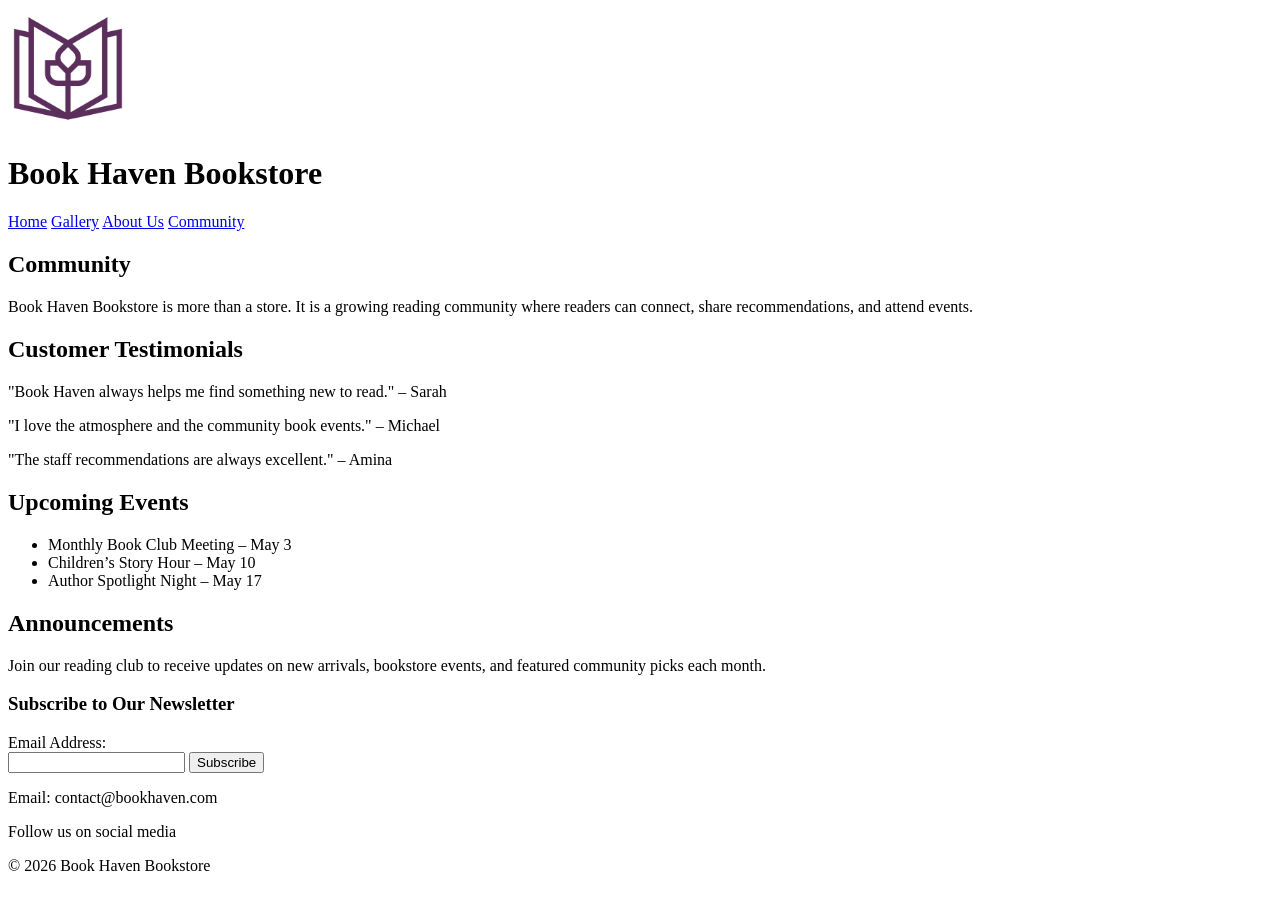
==== index.html @ cbd14de7 "Add files via upload" ====
<!DOCTYPE html>
<html lang="en">
<head>
    <meta charset="UTF-8">
    <meta name="viewport" content="width=device-width, initial-scale=1.0">
    <title>Book Haven Bookstore | Community</title>
</head>
<body>

    <header>
        <img src="Client3_LogoPalette2_5C2E5C.png" alt="Book Haven Bookstore logo" width="120">
        <h1>Book Haven Bookstore</h1>

        <nav>
            <a href="index.html">Home</a>
            <a href="gallery.html">Gallery</a>
            <a href="about.html">About Us</a>
            <a href="community.html">Community</a>
        </nav>
    </header>

    <main>
        <section>
            <h2>Community</h2>
            <p>
                Book Haven Bookstore is more than a store. It is a growing reading community
                where readers can connect, share recommendations, and attend events.
            </p>
        </section>

        <section>
            <h2>Customer Testimonials</h2>
            <p>"Book Haven always helps me find something new to read." – Sarah</p>
            <p>"I love the atmosphere and the community book events." – Michael</p>
            <p>"The staff recommendations are always excellent." – Amina</p>
        </section>

        <section>
            <h2>Upcoming Events</h2>
            <ul>
                <li>Monthly Book Club Meeting – May 3</li>
                <li>Children’s Story Hour – May 10</li>
                <li>Author Spotlight Night – May 17</li>
            </ul>
        </section>

        <section>
            <h2>Announcements</h2>
            <p>
                Join our reading club to receive updates on new arrivals, bookstore events,
                and featured community picks each month.
            </p>
        </section>
    </main>

    <footer>
        <h3>Subscribe to Our Newsletter</h3>
        <form>
            <label for="subscribe-email-community">Email Address:</label><br>
            <input type="email" id="subscribe-email-community" name="subscribe-email-community" required>
            <button type="button" id="subscribe-btn-community">Subscribe</button>
        </form>

        <p>Email: contact@bookhaven.com</p>
        <p>Follow us on social media</p>
        <p>&copy; 2026 Book Haven Bookstore</p>
    </footer>

</body>
</html>
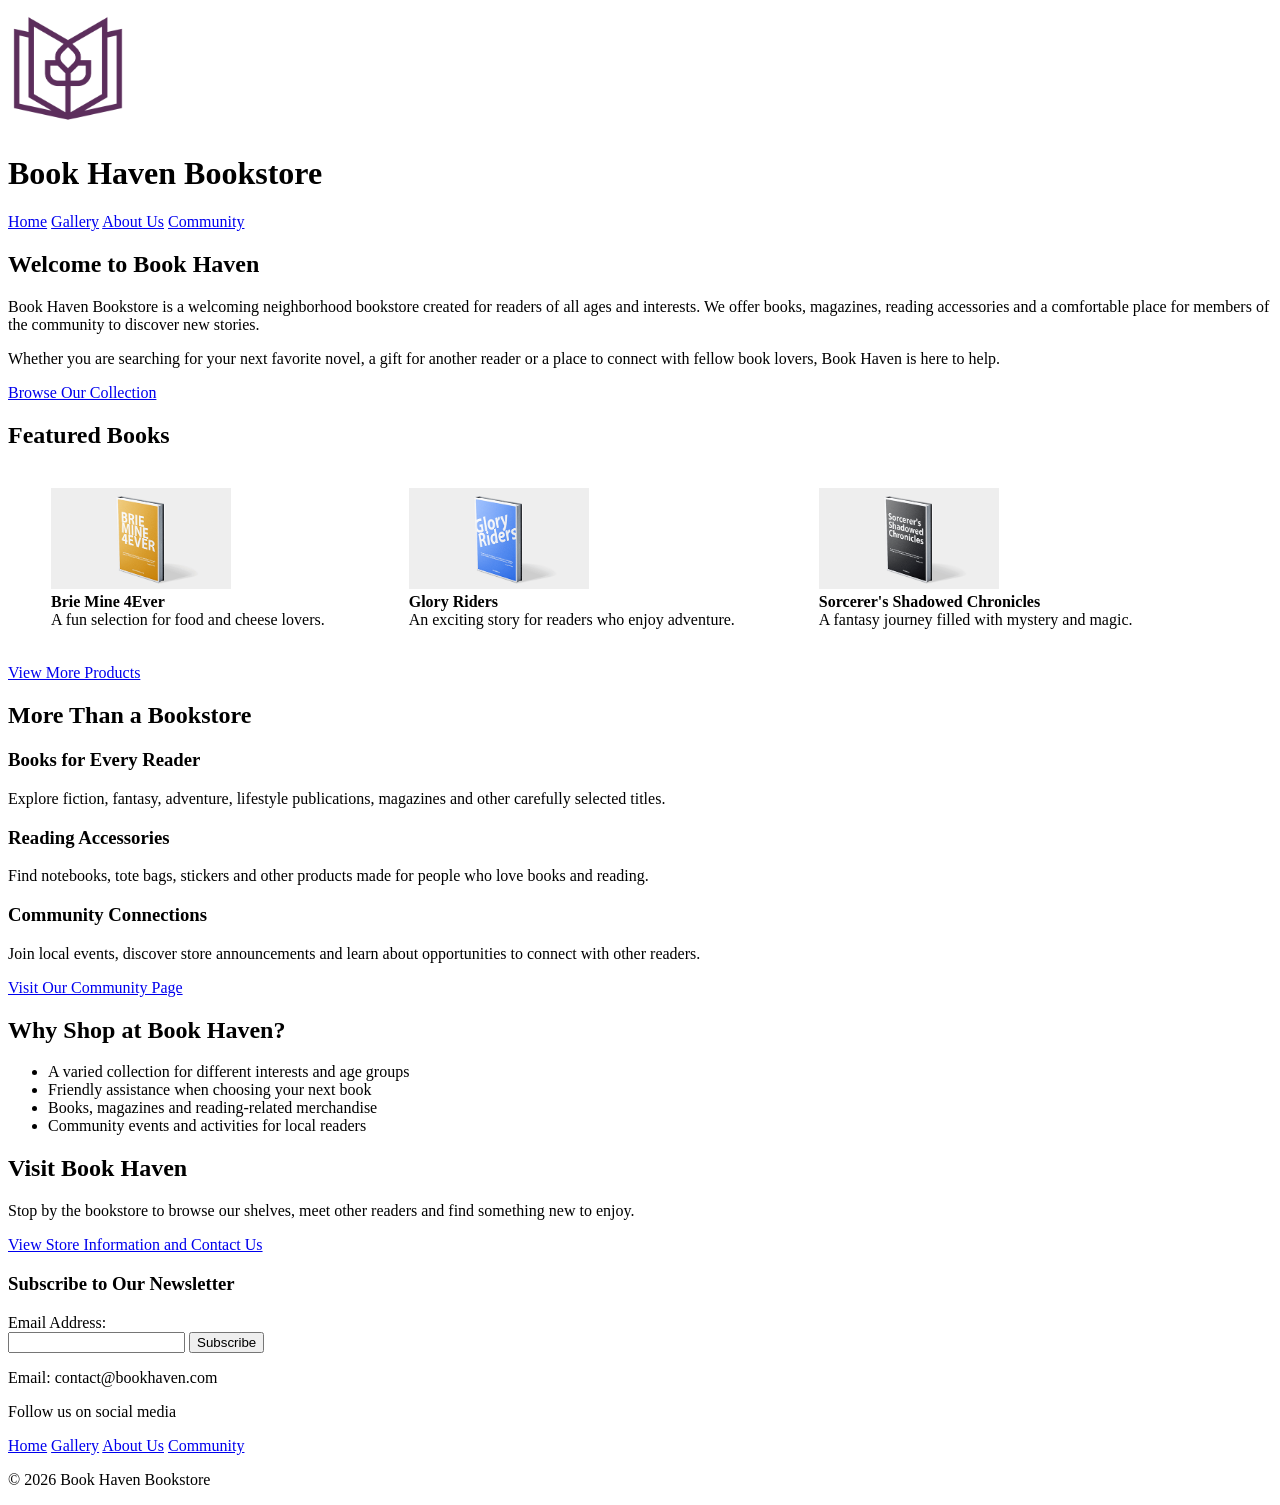
==== commit 2e00f42f: "Update index.html" ====
--- a/index.html
+++ b/index.html
@@ -1,17 +1,24 @@
 <!DOCTYPE html>
 <html lang="en">
+
 <head>
     <meta charset="UTF-8">
     <meta name="viewport" content="width=device-width, initial-scale=1.0">
-    <title>Book Haven Bookstore | Community</title>
+    <title>Book Haven Bookstore | Home</title>
 </head>
+
 <body>
 
     <header>
-        <img src="Client3_LogoPalette2_5C2E5C.png" alt="Book Haven Bookstore logo" width="120">
+        <img
+            src="Client3_LogoPalette2_5C2E5C.png"
+            alt="Book Haven Bookstore logo"
+            width="120"
+        >
+
         <h1>Book Haven Bookstore</h1>
 
-        <nav>
+        <nav aria-label="Main navigation">
             <a href="index.html">Home</a>
             <a href="gallery.html">Gallery</a>
             <a href="about.html">About Us</a>
@@ -20,51 +27,173 @@
     </header>
 
     <main>
+
         <section>
-            <h2>Community</h2>
+            <h2>Welcome to Book Haven</h2>
+
             <p>
-                Book Haven Bookstore is more than a store. It is a growing reading community
-                where readers can connect, share recommendations, and attend events.
+                Book Haven Bookstore is a welcoming neighborhood bookstore
+                created for readers of all ages and interests. We offer books,
+                magazines, reading accessories and a comfortable place for
+                members of the community to discover new stories.
+            </p>
+
+            <p>
+                Whether you are searching for your next favorite novel, a gift
+                for another reader or a place to connect with fellow book
+                lovers, Book Haven is here to help.
+            </p>
+
+            <p>
+                <a href="gallery.html">Browse Our Collection</a>
             </p>
         </section>
 
         <section>
-            <h2>Customer Testimonials</h2>
-            <p>"Book Haven always helps me find something new to read." – Sarah</p>
-            <p>"I love the atmosphere and the community book events." – Michael</p>
-            <p>"The staff recommendations are always excellent." – Amina</p>
+            <h2>Featured Books</h2>
+
+            <table>
+                <tr>
+                    <td>
+                        <figure>
+                            <img
+                                src="Client3_Book1.png"
+                                alt="Brie Mine 4Ever, a book for cheese lovers"
+                                width="180"
+                            >
+                            <figcaption>
+                                <strong>Brie Mine 4Ever</strong><br>
+                                A fun selection for food and cheese lovers.
+                            </figcaption>
+                        </figure>
+                    </td>
+
+                    <td>
+                        <figure>
+                            <img
+                                src="Client3_Book2.png"
+                                alt="Glory Riders, a book about bikers"
+                                width="180"
+                            >
+                            <figcaption>
+                                <strong>Glory Riders</strong><br>
+                                An exciting story for readers who enjoy
+                                adventure.
+                            </figcaption>
+                        </figure>
+                    </td>
+
+                    <td>
+                        <figure>
+                            <img
+                                src="Client3_Book3.png"
+                                alt="Sorcerer's Shadowed Chronicles, a fantasy book"
+                                width="180"
+                            >
+                            <figcaption>
+                                <strong>Sorcerer's Shadowed Chronicles</strong><br>
+                                A fantasy journey filled with mystery and magic.
+                            </figcaption>
+                        </figure>
+                    </td>
+                </tr>
+            </table>
+
+            <p>
+                <a href="gallery.html">View More Products</a>
+            </p>
         </section>
 
         <section>
-            <h2>Upcoming Events</h2>
+            <h2>More Than a Bookstore</h2>
+
+            <article>
+                <h3>Books for Every Reader</h3>
+                <p>
+                    Explore fiction, fantasy, adventure, lifestyle publications,
+                    magazines and other carefully selected titles.
+                </p>
+            </article>
+
+            <article>
+                <h3>Reading Accessories</h3>
+                <p>
+                    Find notebooks, tote bags, stickers and other products made
+                    for people who love books and reading.
+                </p>
+            </article>
+
+            <article>
+                <h3>Community Connections</h3>
+                <p>
+                    Join local events, discover store announcements and learn
+                    about opportunities to connect with other readers.
+                </p>
+
+                <p>
+                    <a href="community.html">Visit Our Community Page</a>
+                </p>
+            </article>
+        </section>
+
+        <section>
+            <h2>Why Shop at Book Haven?</h2>
+
             <ul>
-                <li>Monthly Book Club Meeting – May 3</li>
-                <li>Children’s Story Hour – May 10</li>
-                <li>Author Spotlight Night – May 17</li>
+                <li>A varied collection for different interests and age groups</li>
+                <li>Friendly assistance when choosing your next book</li>
+                <li>Books, magazines and reading-related merchandise</li>
+                <li>Community events and activities for local readers</li>
             </ul>
         </section>
 
         <section>
-            <h2>Announcements</h2>
+            <h2>Visit Book Haven</h2>
+
             <p>
-                Join our reading club to receive updates on new arrivals, bookstore events,
-                and featured community picks each month.
+                Stop by the bookstore to browse our shelves, meet other readers
+                and find something new to enjoy.
+            </p>
+
+            <p>
+                <a href="about.html">View Store Information and Contact Us</a>
             </p>
         </section>
+
     </main>
 
     <footer>
         <h3>Subscribe to Our Newsletter</h3>
+
         <form>
-            <label for="subscribe-email-community">Email Address:</label><br>
-            <input type="email" id="subscribe-email-community" name="subscribe-email-community" required>
-            <button type="button" id="subscribe-btn-community">Subscribe</button>
+            <label for="subscribe-email-home">Email Address:</label><br>
+
+            <input
+                type="email"
+                id="subscribe-email-home"
+                name="subscribe-email-home"
+                required
+            >
+
+            <button type="button" id="subscribe-btn-home">
+                Subscribe
+            </button>
         </form>
 
         <p>Email: contact@bookhaven.com</p>
+
         <p>Follow us on social media</p>
+
+        <nav aria-label="Footer navigation">
+            <a href="index.html">Home</a>
+            <a href="gallery.html">Gallery</a>
+            <a href="about.html">About Us</a>
+            <a href="community.html">Community</a>
+        </nav>
+
         <p>&copy; 2026 Book Haven Bookstore</p>
     </footer>
 
 </body>
-</html>+
+</html>
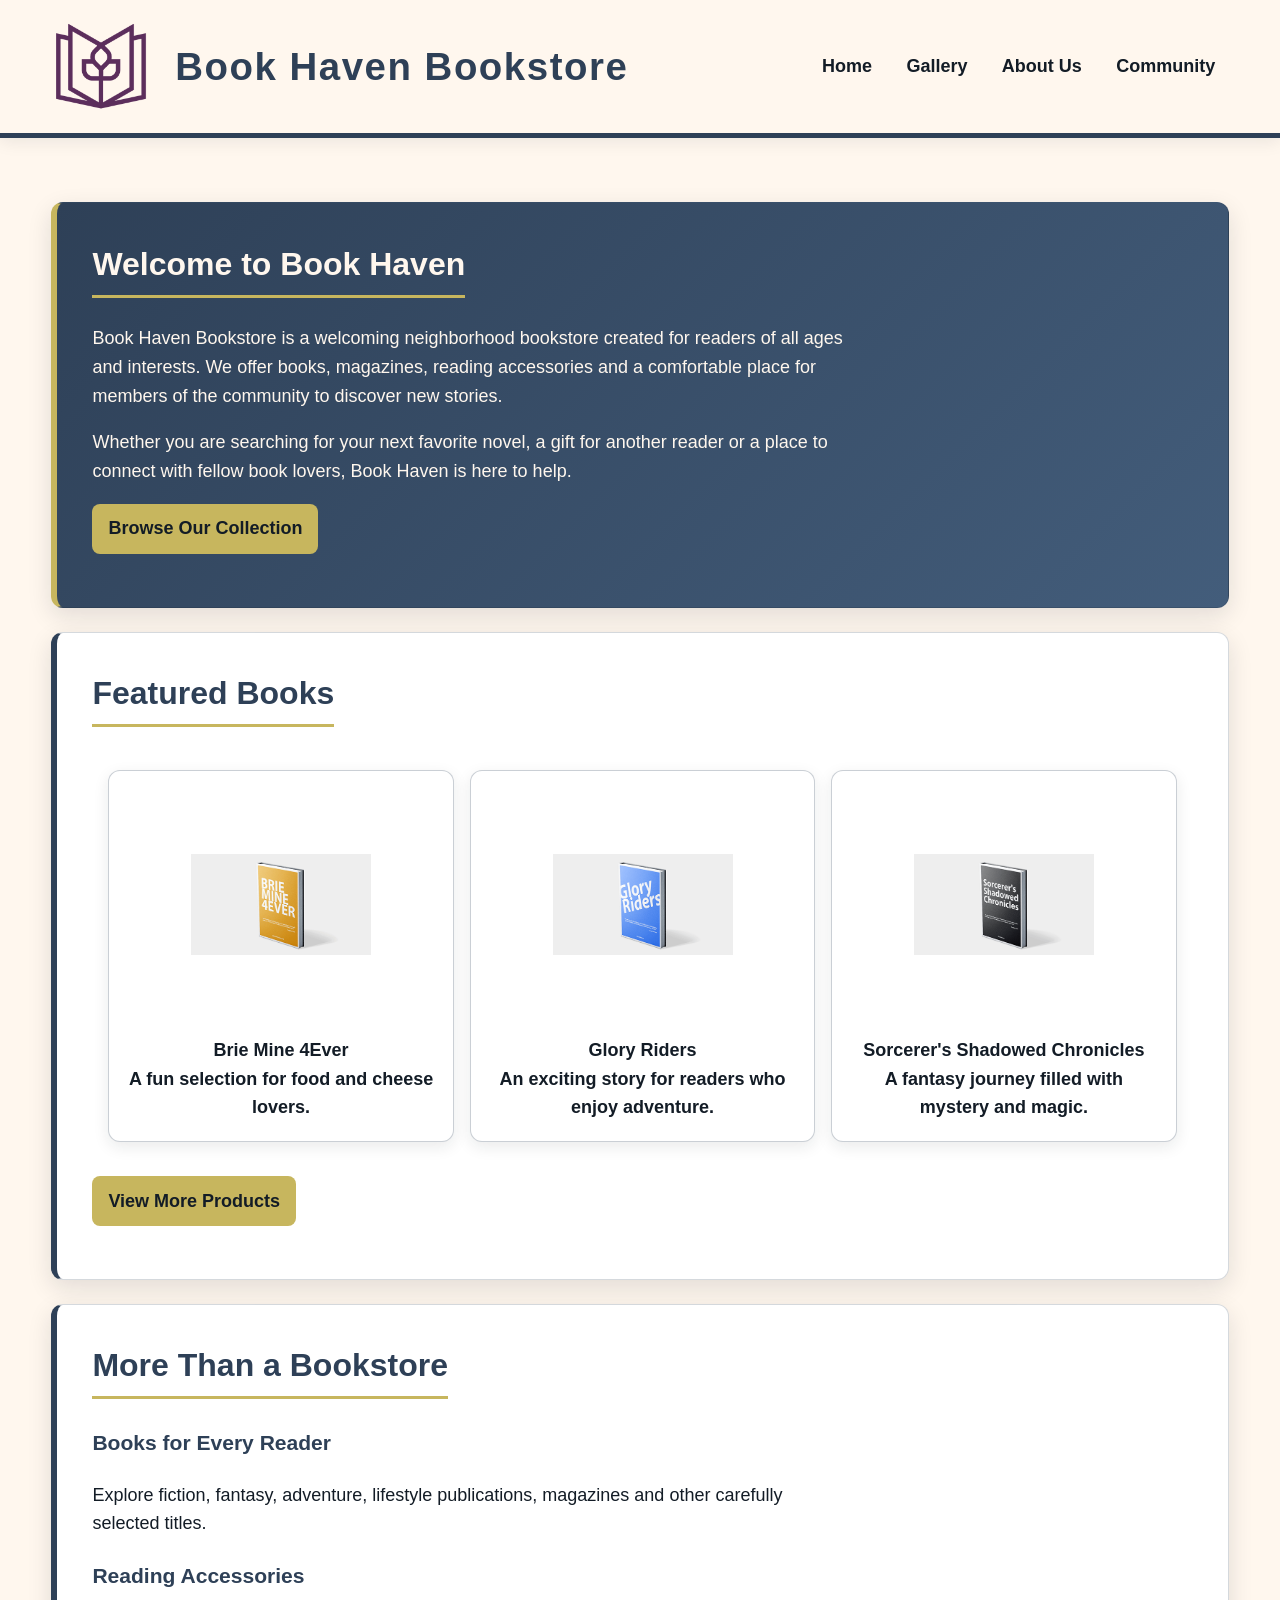
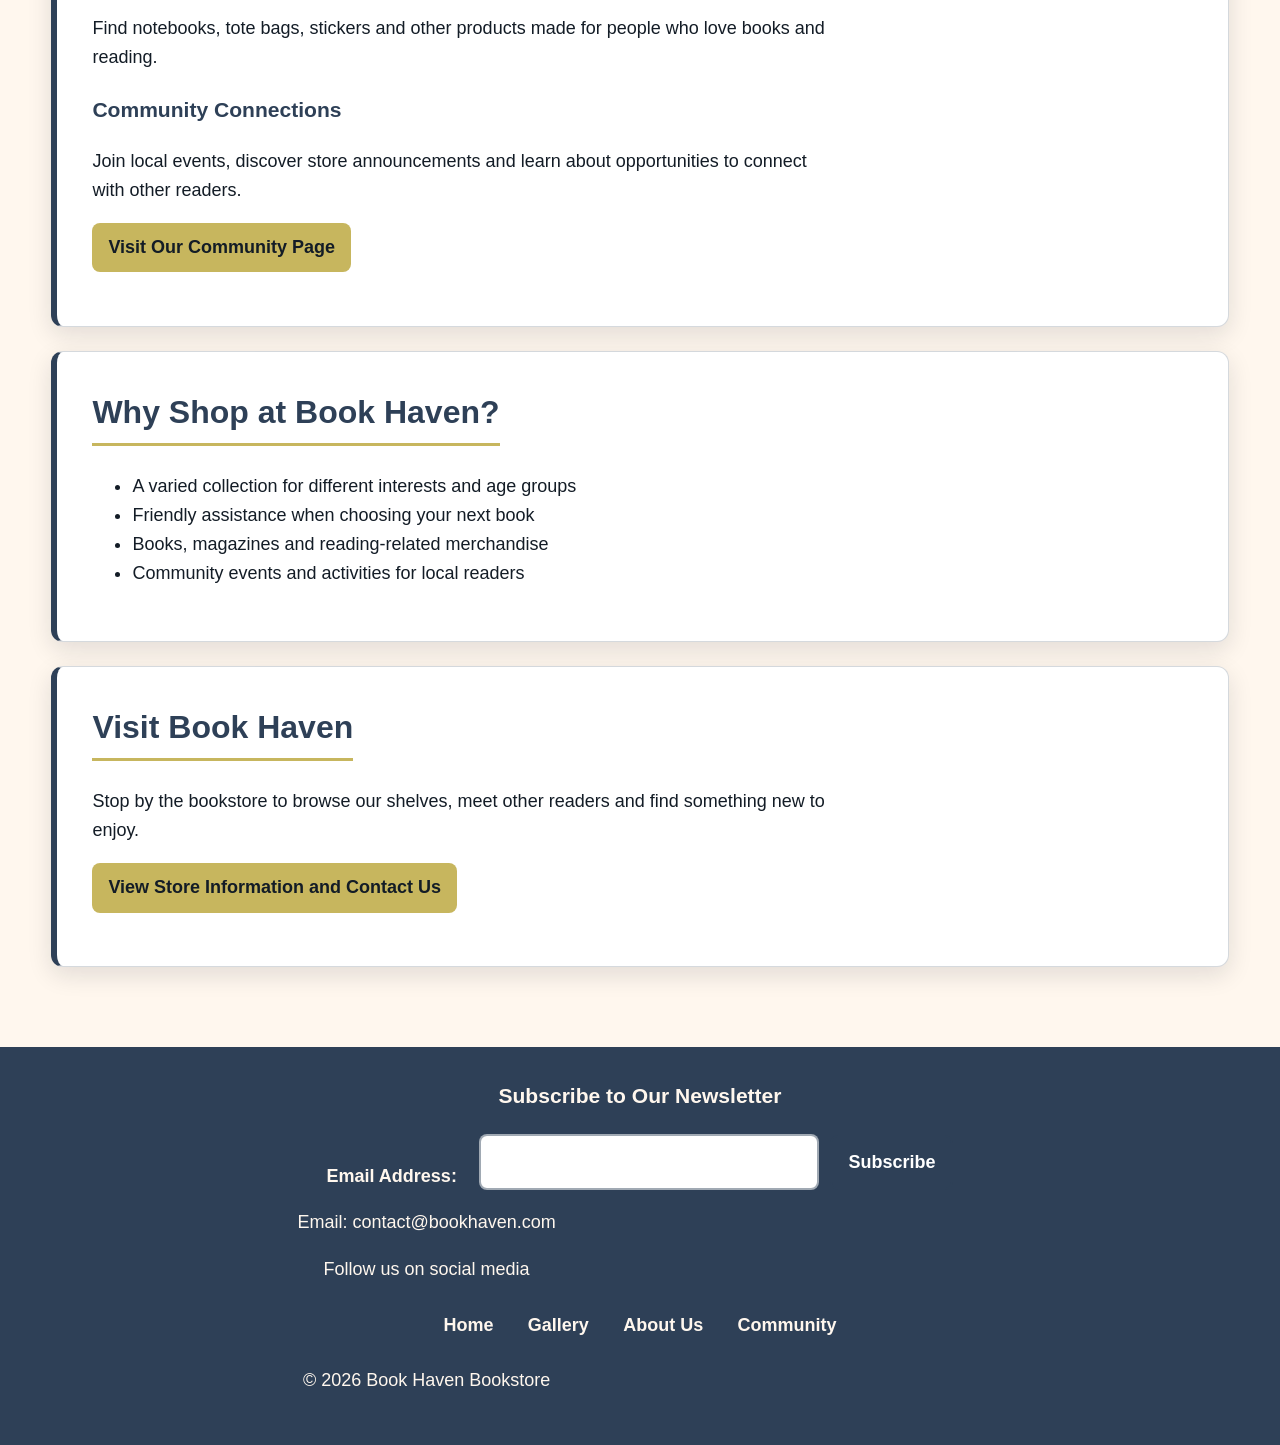
==== commit cebd27c4: "Update index.html" ====
--- a/index.html
+++ b/index.html
@@ -1,6 +1,6 @@
 <!DOCTYPE html>
 <html lang="en">
-
+<link rel="stylesheet" href="styles.css">
 <head>
     <meta charset="UTF-8">
     <meta name="viewport" content="width=device-width, initial-scale=1.0">
--- a/styles.css
+++ b/styles.css
@@ -0,0 +1,483 @@
+/* Book Haven Bookstore - Touchstone Task 2.2
+   Color Palette 1 + Typography Option 2
+*/
+
+:root {
+  --inkwell-blue: #2E4057;
+  --intensity-indigo: #EE583F;
+  --dusty-rose: #F7B3CC;
+  --aged-gold: #C7B65E;
+  --parchment-white: #FFF7EE;
+  --bookish-black: #131C26;
+  --white: #FFFFFF;
+  --shadow: 0 8px 24px rgba(19, 28, 38, 0.12);
+  --radius: 12px;
+}
+
+* {
+  box-sizing: border-box;
+}
+
+html {
+  scroll-behavior: smooth;
+}
+
+body {
+  margin: 0;
+  min-height: 100vh;
+  display: flex;
+  flex-direction: column;
+  background-color: var(--parchment-white);
+  color: var(--bookish-black);
+  font-family: Calibri, Arial, sans-serif;
+  font-size: 18px;
+  line-height: 1.6;
+}
+
+img {
+  display: block;
+  max-width: 100%;
+  height: auto;
+}
+
+header {
+  display: grid;
+  grid-template-columns: auto 1fr auto;
+  align-items: center;
+  gap: 1.5rem;
+  padding: 1rem clamp(1rem, 4vw, 4rem);
+  background-color: var(--parchment-white);
+  border-bottom: 5px solid var(--inkwell-blue);
+  box-shadow: 0 4px 16px rgba(19, 28, 38, 0.08);
+}
+
+header img {
+  width: 100px;
+}
+
+header h1 {
+  margin: 0;
+  color: var(--inkwell-blue);
+  font-family: Arial, Calibri, sans-serif;
+  font-size: clamp(1.7rem, 3vw, 2.7rem);
+  letter-spacing: 0.04em;
+}
+
+header nav,
+footer nav {
+  display: flex;
+  flex-wrap: wrap;
+  justify-content: flex-end;
+  gap: 0.45rem;
+}
+
+header nav a,
+footer nav a {
+  padding: 0.55rem 0.85rem;
+  border-radius: 8px;
+  color: var(--bookish-black);
+  font-weight: 700;
+  text-decoration: none;
+  transition: background-color 0.2s ease, transform 0.2s ease;
+}
+
+header nav a:hover,
+header nav a:focus-visible {
+  background-color: var(--dusty-rose);
+  transform: translateY(-1px);
+}
+
+.home-page header a[href="index.html"],
+.gallery-page header a[href="gallery.html"],
+.about-page header a[href="about.html"],
+.community-page header a[href="community.html"] {
+  background-color: var(--aged-gold);
+}
+
+main {
+  width: min(1180px, 92%);
+  margin: 0 auto;
+  padding: 2.5rem 0 3.5rem;
+  flex: 1;
+}
+
+main section {
+  margin: 1.5rem 0;
+  padding: clamp(1.3rem, 3vw, 2.2rem);
+  background-color: var(--white);
+  border: 1px solid rgba(46, 64, 87, 0.2);
+  border-left: 6px solid var(--inkwell-blue);
+  border-radius: var(--radius);
+  box-shadow: var(--shadow);
+}
+
+main > section:first-child {
+  color: var(--parchment-white);
+  background: linear-gradient(135deg, var(--inkwell-blue), #435D7B);
+  border-left-color: var(--aged-gold);
+}
+
+main > section:first-child h2 {
+  color: var(--parchment-white);
+  border-bottom-color: var(--aged-gold);
+}
+
+h2,
+h3 {
+  font-family: Arial, Calibri, sans-serif;
+}
+
+h2 {
+  width: fit-content;
+  margin-top: 0;
+  padding-bottom: 0.3rem;
+  color: var(--inkwell-blue);
+  border-bottom: 3px solid var(--aged-gold);
+  font-size: clamp(1.5rem, 2.5vw, 2.1rem);
+}
+
+h3 {
+  color: var(--inkwell-blue);
+}
+
+p {
+  max-width: 75ch;
+}
+
+main a {
+  display: inline-block;
+  padding: 0.65rem 1rem;
+  border-radius: 8px;
+  background-color: var(--aged-gold);
+  color: var(--bookish-black);
+  font-weight: 700;
+  text-decoration: none;
+}
+
+main a:hover,
+main a:focus-visible {
+  background-color: var(--dusty-rose);
+}
+
+figure {
+  margin: 0;
+}
+
+figcaption {
+  margin-top: 0.75rem;
+  font-weight: 700;
+}
+
+table {
+  width: 100%;
+  table-layout: fixed;
+  border-collapse: separate;
+  border-spacing: 1rem;
+}
+
+td {
+  padding: 1.2rem;
+  text-align: center;
+  vertical-align: top;
+  background-color: var(--white);
+  border: 1px solid rgba(46, 64, 87, 0.25);
+  border-radius: var(--radius);
+  box-shadow: 0 5px 16px rgba(19, 28, 38, 0.09);
+}
+
+td img {
+  width: 180px;
+  height: 230px;
+  margin: 0 auto 1rem;
+  object-fit: contain;
+}
+
+button,
+input[type="submit"],
+input[type="reset"] {
+  padding: 0.7rem 1rem;
+  border: 2px solid var(--inkwell-blue);
+  border-radius: 8px;
+  background-color: var(--inkwell-blue);
+  color: var(--white);
+  font: inherit;
+  font-weight: 700;
+  cursor: pointer;
+  transition: background-color 0.2s ease, transform 0.2s ease;
+}
+
+button:hover,
+input[type="submit"]:hover {
+  background-color: var(--intensity-indigo);
+  transform: translateY(-1px);
+}
+
+input[type="reset"] {
+  background-color: #666666;
+  border-color: #666666;
+}
+
+input[type="reset"]:hover {
+  background-color: #444444;
+}
+
+input,
+textarea {
+  width: 100%;
+  max-width: 720px;
+  padding: 0.75rem;
+  border: 2px solid rgba(46, 64, 87, 0.45);
+  border-radius: 8px;
+  background-color: var(--white);
+  color: var(--bookish-black);
+  font: inherit;
+}
+
+textarea {
+  resize: vertical;
+}
+
+label {
+  font-weight: 700;
+}
+
+a:focus-visible,
+button:focus-visible,
+input:focus-visible,
+textarea:focus-visible {
+  outline: 3px solid var(--intensity-indigo);
+  outline-offset: 3px;
+}
+
+/* Homepage */
+.home-page article {
+  display: inline-block;
+  width: 30.5%;
+  min-height: 250px;
+  margin: 1%;
+  padding: 1.2rem;
+  vertical-align: top;
+  background-color: rgba(247, 179, 204, 0.35);
+  border-top: 5px solid var(--aged-gold);
+  border-radius: var(--radius);
+}
+
+.home-page main > section:nth-of-type(4) {
+  background-color: rgba(199, 182, 94, 0.28);
+}
+
+.home-page main > section:nth-of-type(4) ul {
+  columns: 2;
+  column-gap: 3rem;
+}
+
+/* Gallery */
+.gallery-page main > section:nth-of-type(2) {
+  overflow-x: auto;
+}
+
+.gallery-page .add-to-cart {
+  width: 100%;
+}
+
+.gallery-page main > section:nth-of-type(3) {
+  background-color: rgba(247, 179, 204, 0.38);
+}
+
+.gallery-page main > section:nth-of-type(3) button {
+  margin: 0.3rem;
+}
+
+/* About page */
+.about-page main > section:nth-of-type(3) {
+  text-align: center;
+}
+
+.about-page main > section:nth-of-type(3) h2 {
+  margin-right: auto;
+}
+
+.about-page main > section:nth-of-type(3) figure {
+  display: inline-block;
+  width: 30%;
+  margin: 1%;
+  padding: 1.2rem;
+  vertical-align: top;
+  background-color: rgba(247, 179, 204, 0.28);
+  border-radius: var(--radius);
+}
+
+.about-page main > section:nth-of-type(3) img {
+  width: 175px;
+  height: 175px;
+  margin: 0 auto;
+  object-fit: cover;
+  border: 5px solid var(--aged-gold);
+  border-radius: 50%;
+}
+
+.about-page main form {
+  display: grid;
+  gap: 0.65rem;
+  max-width: 760px;
+}
+
+.about-page main form br {
+  display: none;
+}
+
+/* Community page */
+.community-page main > section:nth-of-type(2) p {
+  max-width: none;
+  padding: 1rem 1.2rem;
+  background-color: rgba(247, 179, 204, 0.35);
+  border-left: 5px solid var(--intensity-indigo);
+  border-radius: 8px;
+}
+
+.community-page main > section:nth-of-type(3) ul {
+  display: grid;
+  grid-template-columns: repeat(3, 1fr);
+  gap: 1rem;
+  padding: 0;
+  list-style: none;
+}
+
+.community-page main > section:nth-of-type(3) li {
+  padding: 1.1rem;
+  background-color: rgba(199, 182, 94, 0.3);
+  border: 1px solid var(--aged-gold);
+  border-radius: 8px;
+  font-weight: 700;
+}
+
+.community-page main > section:nth-of-type(4) {
+  background-color: rgba(238, 88, 63, 0.11);
+}
+
+/* Footer */
+footer {
+  margin-top: auto;
+  padding: 2rem clamp(1rem, 4vw, 4rem);
+  text-align: center;
+  background-color: var(--inkwell-blue);
+  color: var(--parchment-white);
+}
+
+footer h3 {
+  margin-top: 0;
+  color: var(--parchment-white);
+}
+
+footer form {
+  display: flex;
+  flex-wrap: wrap;
+  align-items: end;
+  justify-content: center;
+  gap: 0.7rem;
+}
+
+footer input {
+  width: min(340px, 100%);
+}
+
+footer nav {
+  justify-content: center;
+  margin-top: 1rem;
+}
+
+footer nav a {
+  color: var(--parchment-white);
+}
+
+footer nav a:hover,
+footer nav a:focus-visible {
+  color: var(--bookish-black);
+  background-color: var(--aged-gold);
+}
+
+/* Responsive layout */
+@media (max-width: 820px) {
+  body {
+    font-size: 16px;
+  }
+
+  header {
+    grid-template-columns: 1fr;
+    text-align: center;
+  }
+
+  header img {
+    margin: 0 auto;
+  }
+
+  header nav {
+    justify-content: center;
+  }
+
+  .home-page article,
+  .about-page main > section:nth-of-type(3) figure {
+    display: block;
+    width: 100%;
+    margin: 1rem 0;
+  }
+
+  .community-page main > section:nth-of-type(3) ul {
+    grid-template-columns: 1fr;
+  }
+
+  .home-page main > section:nth-of-type(4) ul {
+    columns: 1;
+  }
+
+  table,
+  tbody,
+  tr,
+  td {
+    display: block;
+    width: 100%;
+  }
+
+  table {
+    border-spacing: 0;
+  }
+
+  td {
+    margin-bottom: 1rem;
+  }
+}
+
+@media (max-width: 520px) {
+  header nav {
+    display: grid;
+    grid-template-columns: 1fr 1fr;
+    width: 100%;
+  }
+
+  main {
+    width: 94%;
+    padding-top: 1.5rem;
+  }
+
+  main section {
+    padding: 1.2rem;
+  }
+
+  footer form {
+    flex-direction: column;
+    align-items: stretch;
+  }
+
+  footer input,
+  footer button {
+    width: 100%;
+    max-width: none;
+  }
+}
+
+@media (prefers-reduced-motion: reduce) {
+  * {
+    scroll-behavior: auto !important;
+    transition: none !important;
+  }
+}
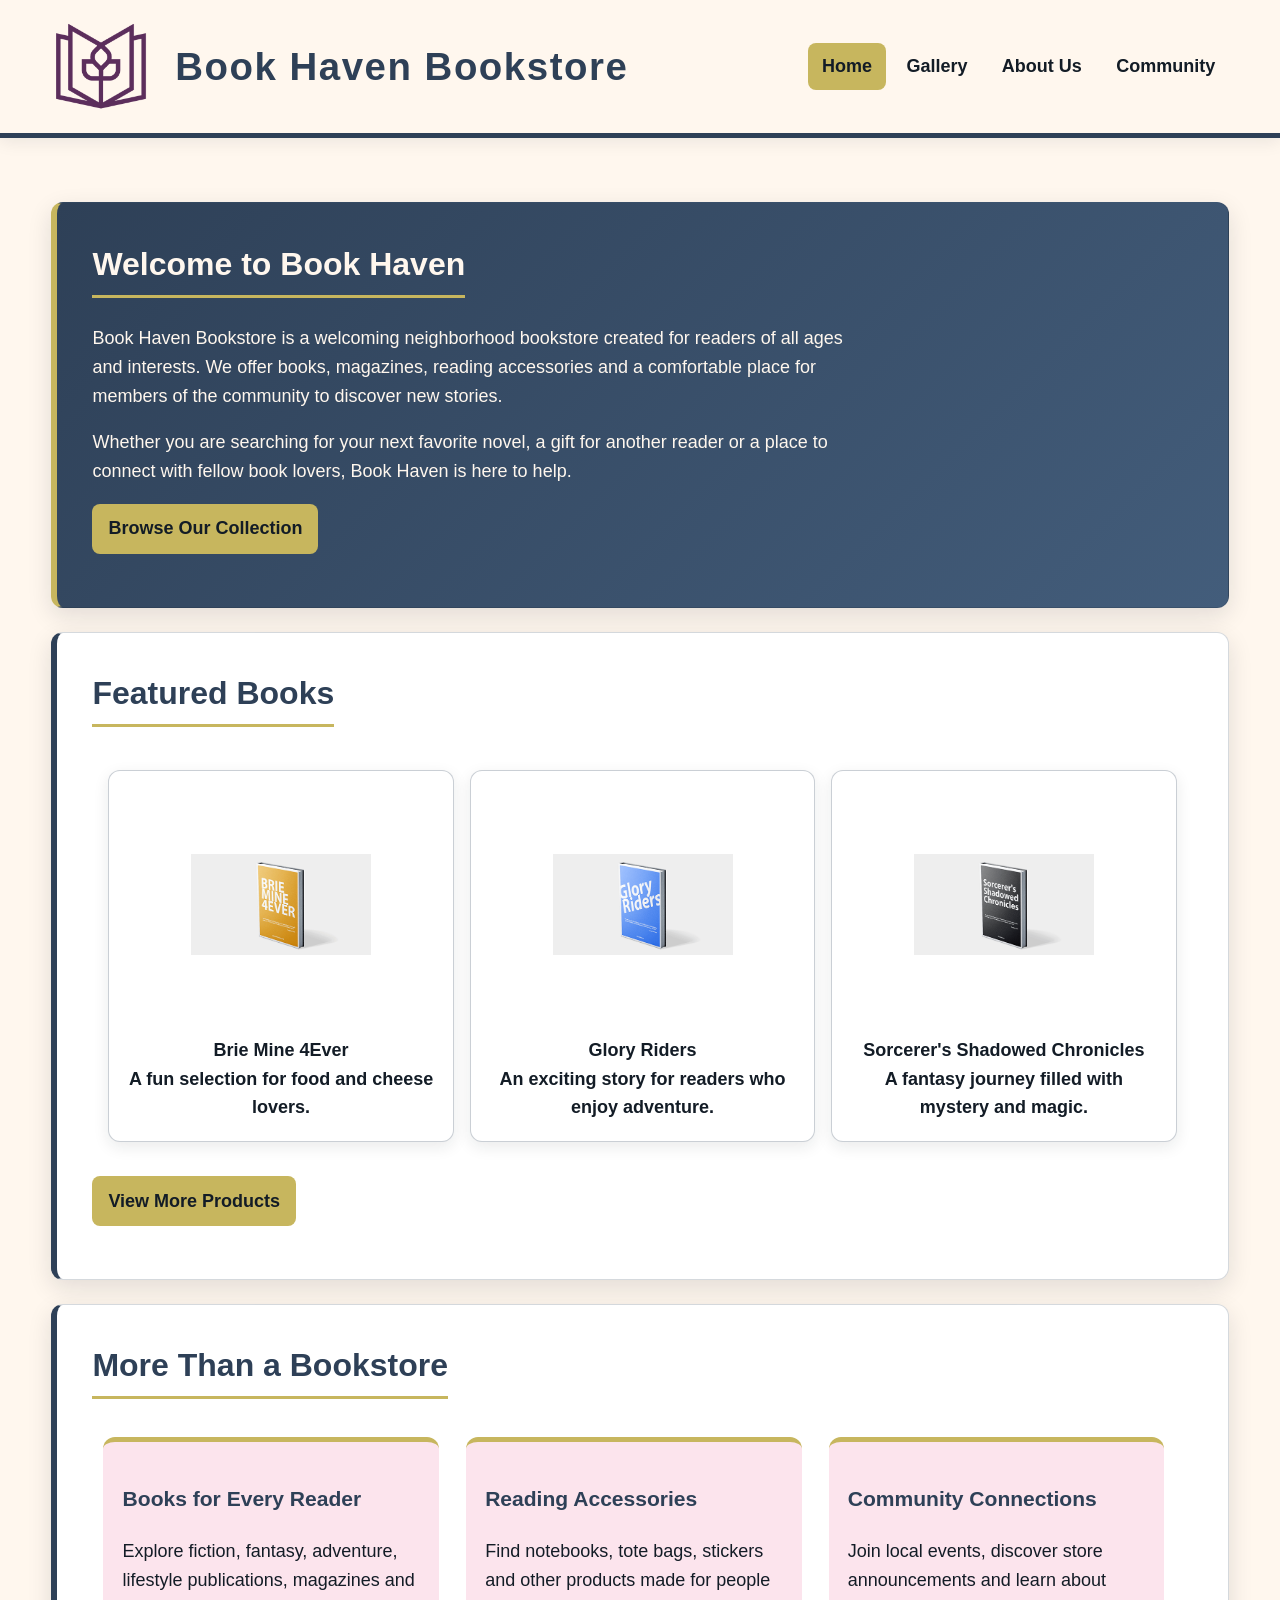
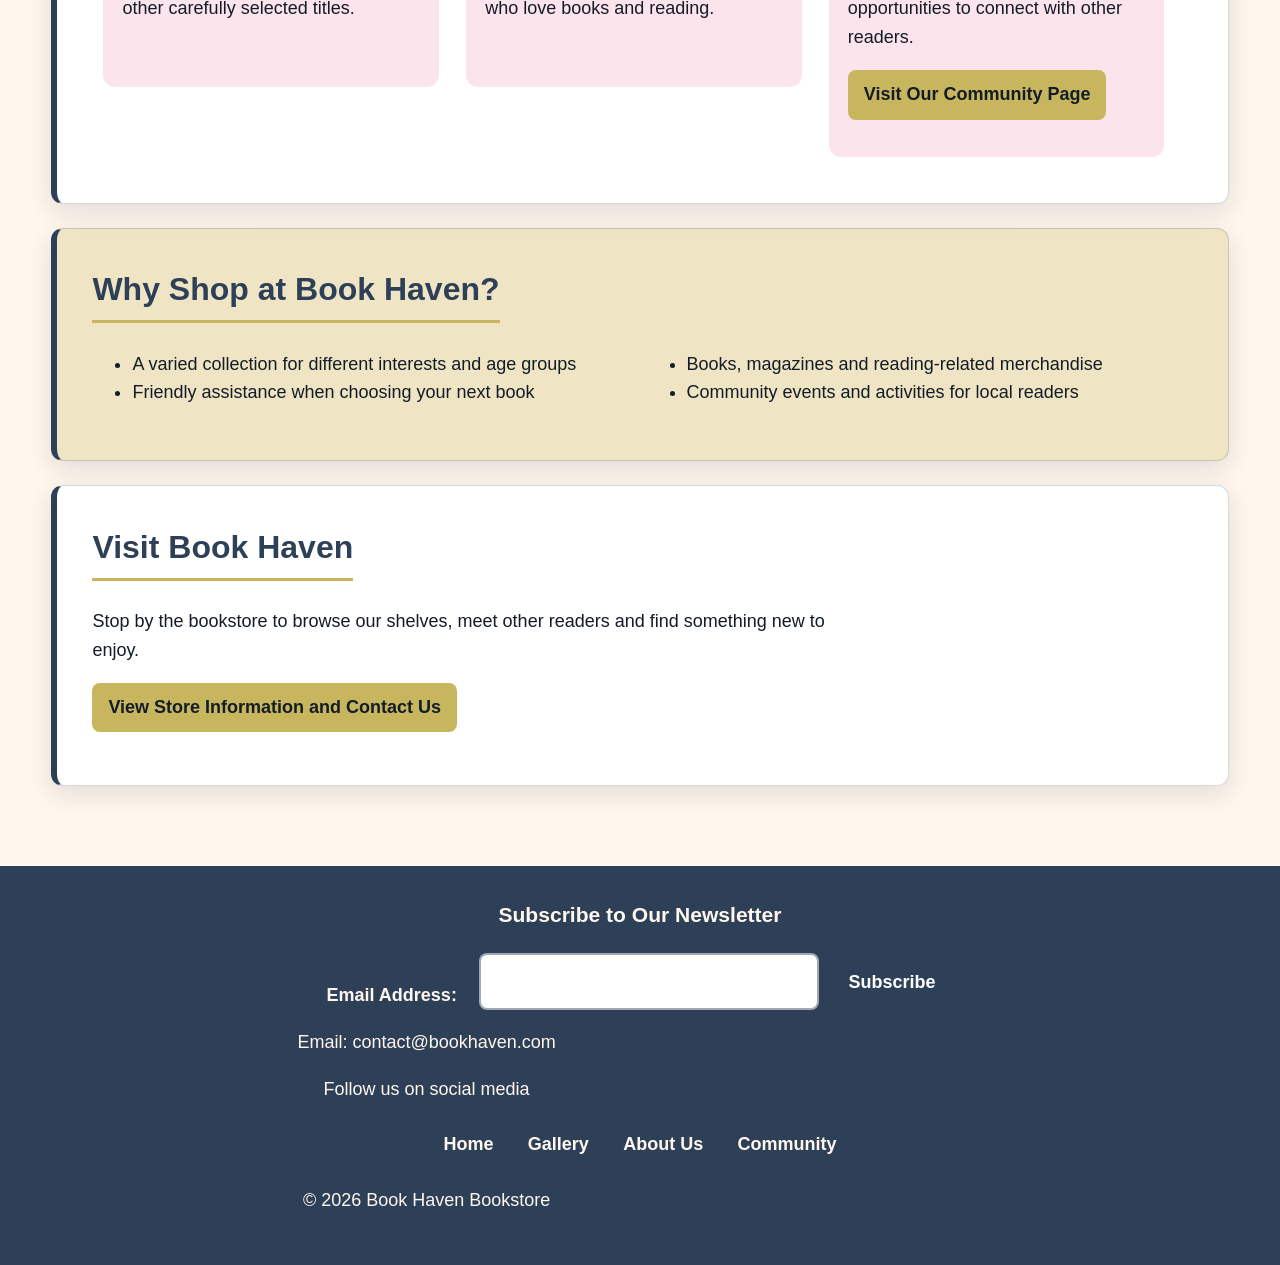
==== commit a1e6c6f7: "Update index.html" ====
--- a/index.html
+++ b/index.html
@@ -7,7 +7,7 @@
     <title>Book Haven Bookstore | Home</title>
 </head>
 
-<body>
+<body class="home-page">
 
     <header>
         <img
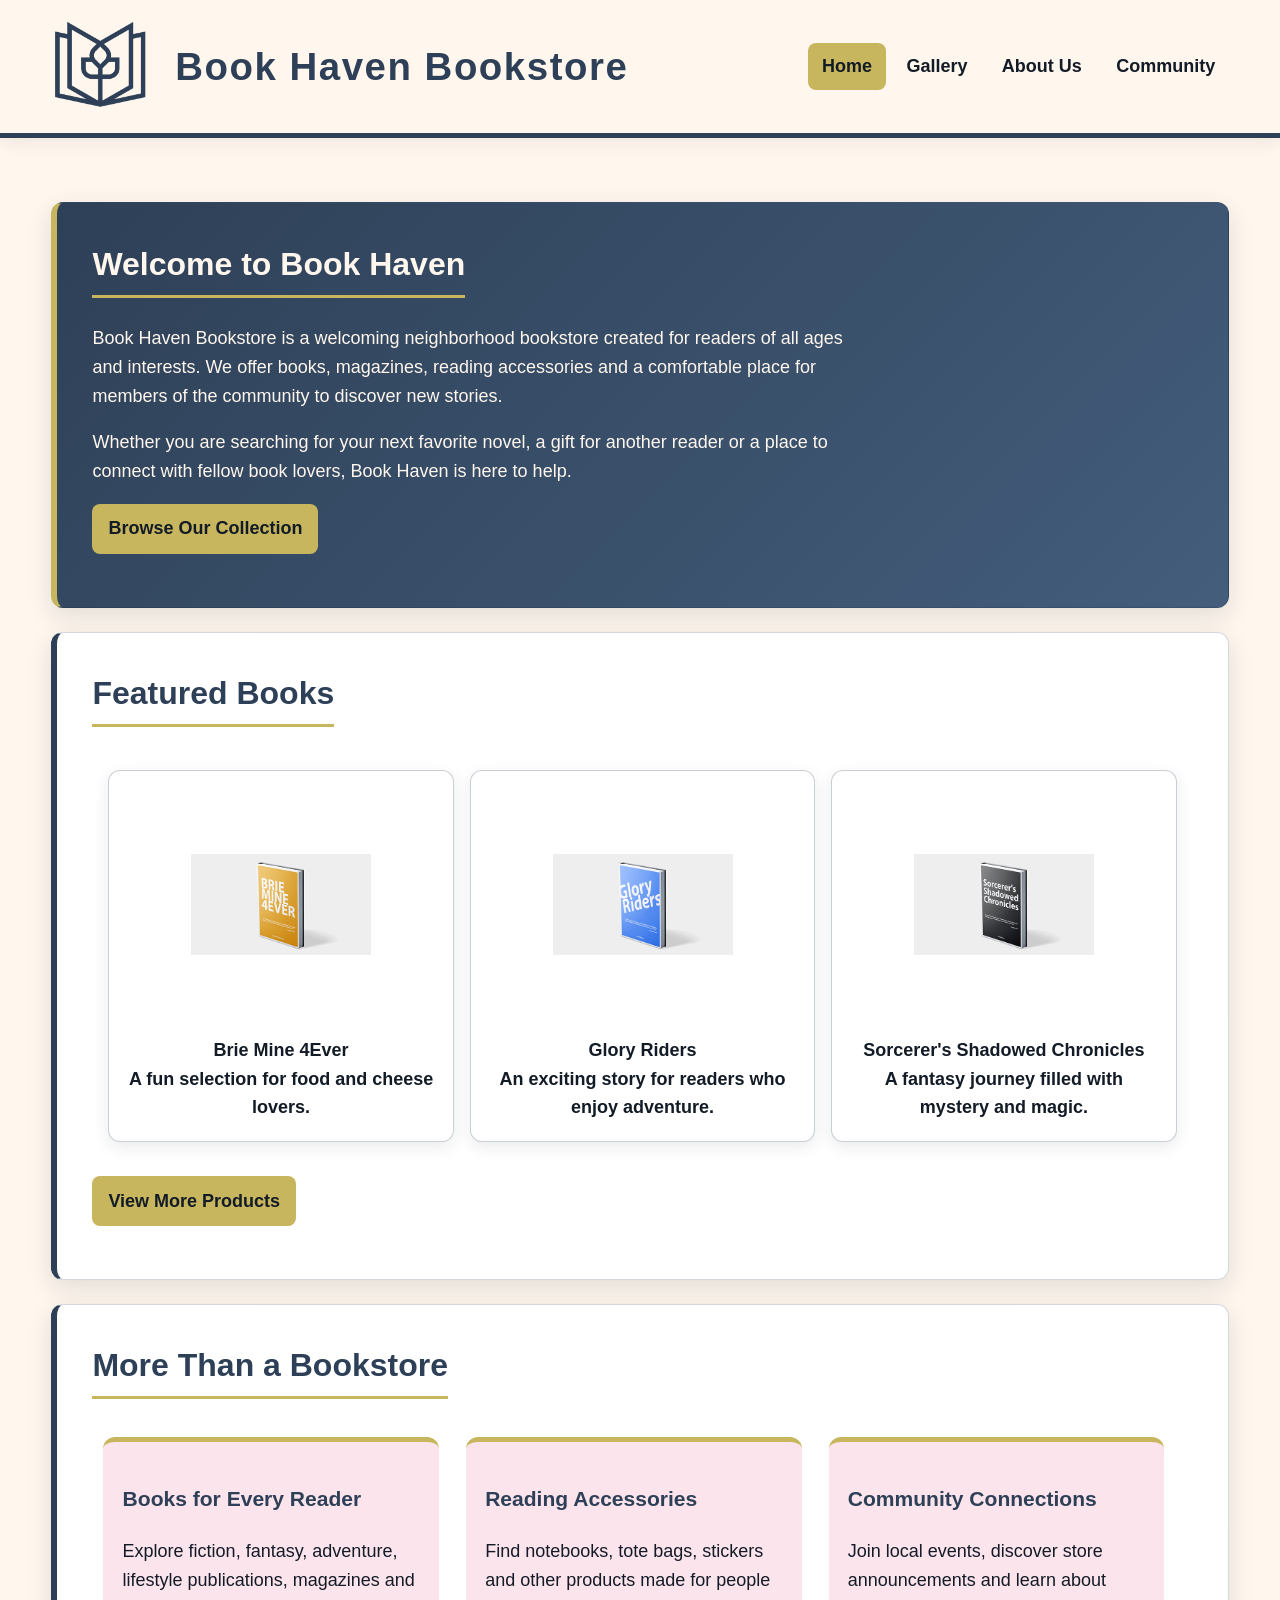
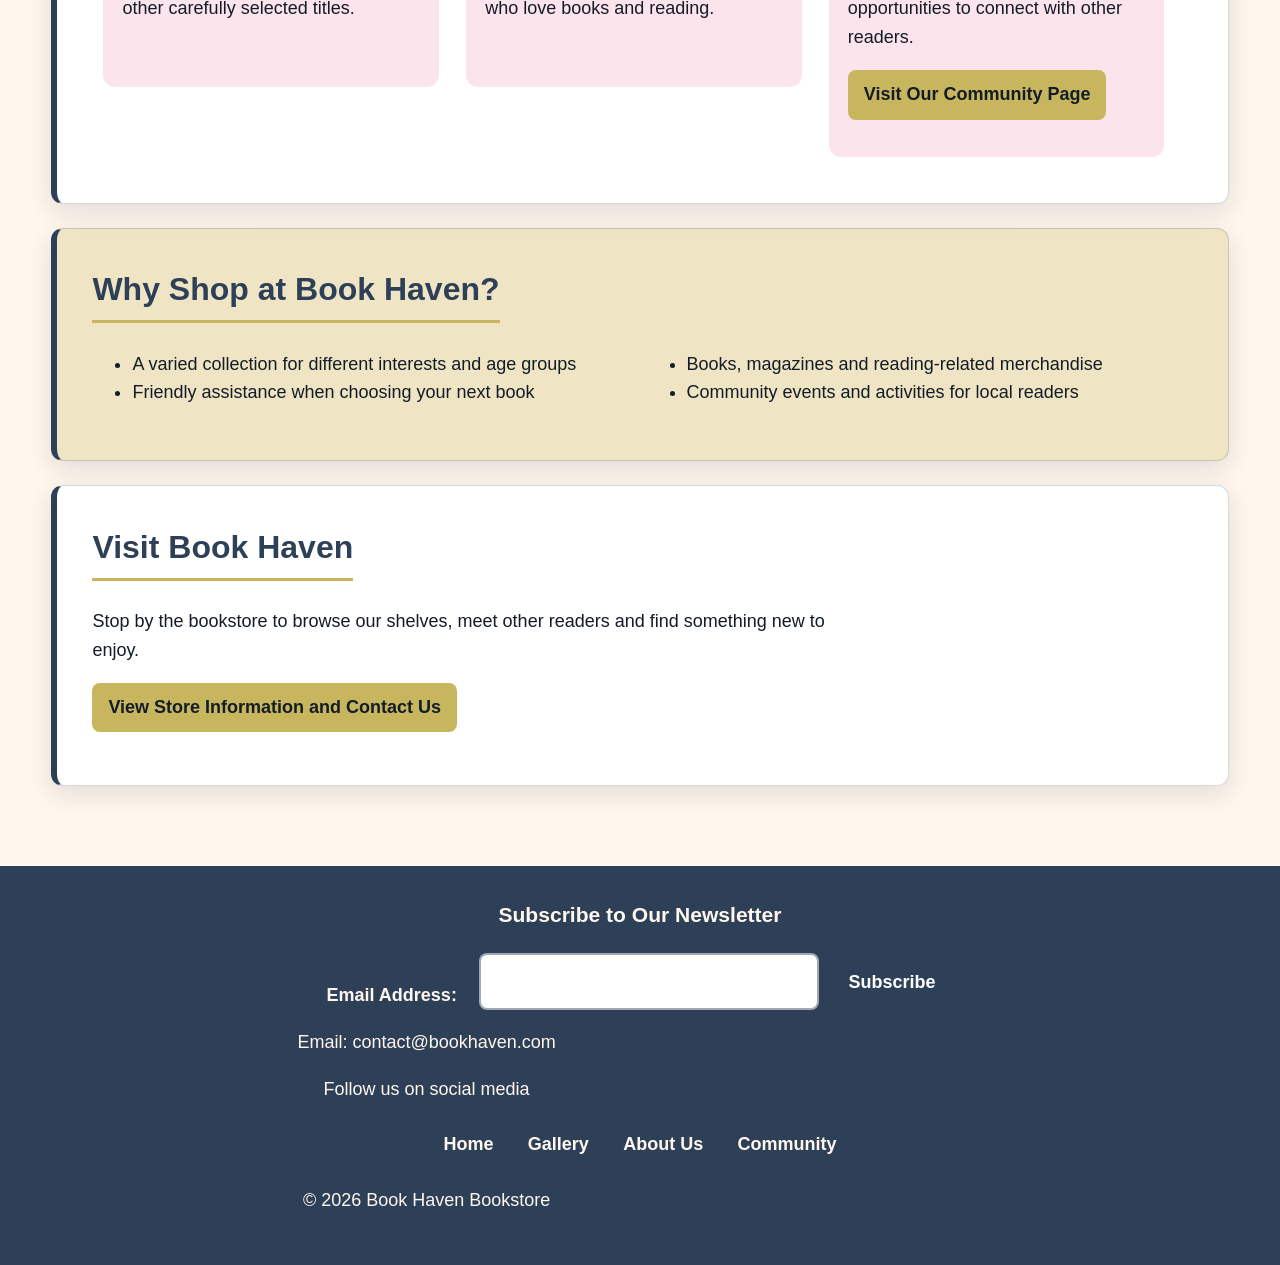
==== commit 07cec6bc: "Update index.html" ====
--- a/index.html
+++ b/index.html
@@ -11,7 +11,7 @@
 
     <header>
         <img
-            src="Client3_LogoPalette2_5C2E5C.png"
+            src="Client3_LogoPalette1_2E4057.png"
             alt="Book Haven Bookstore logo"
             width="120"
         >
